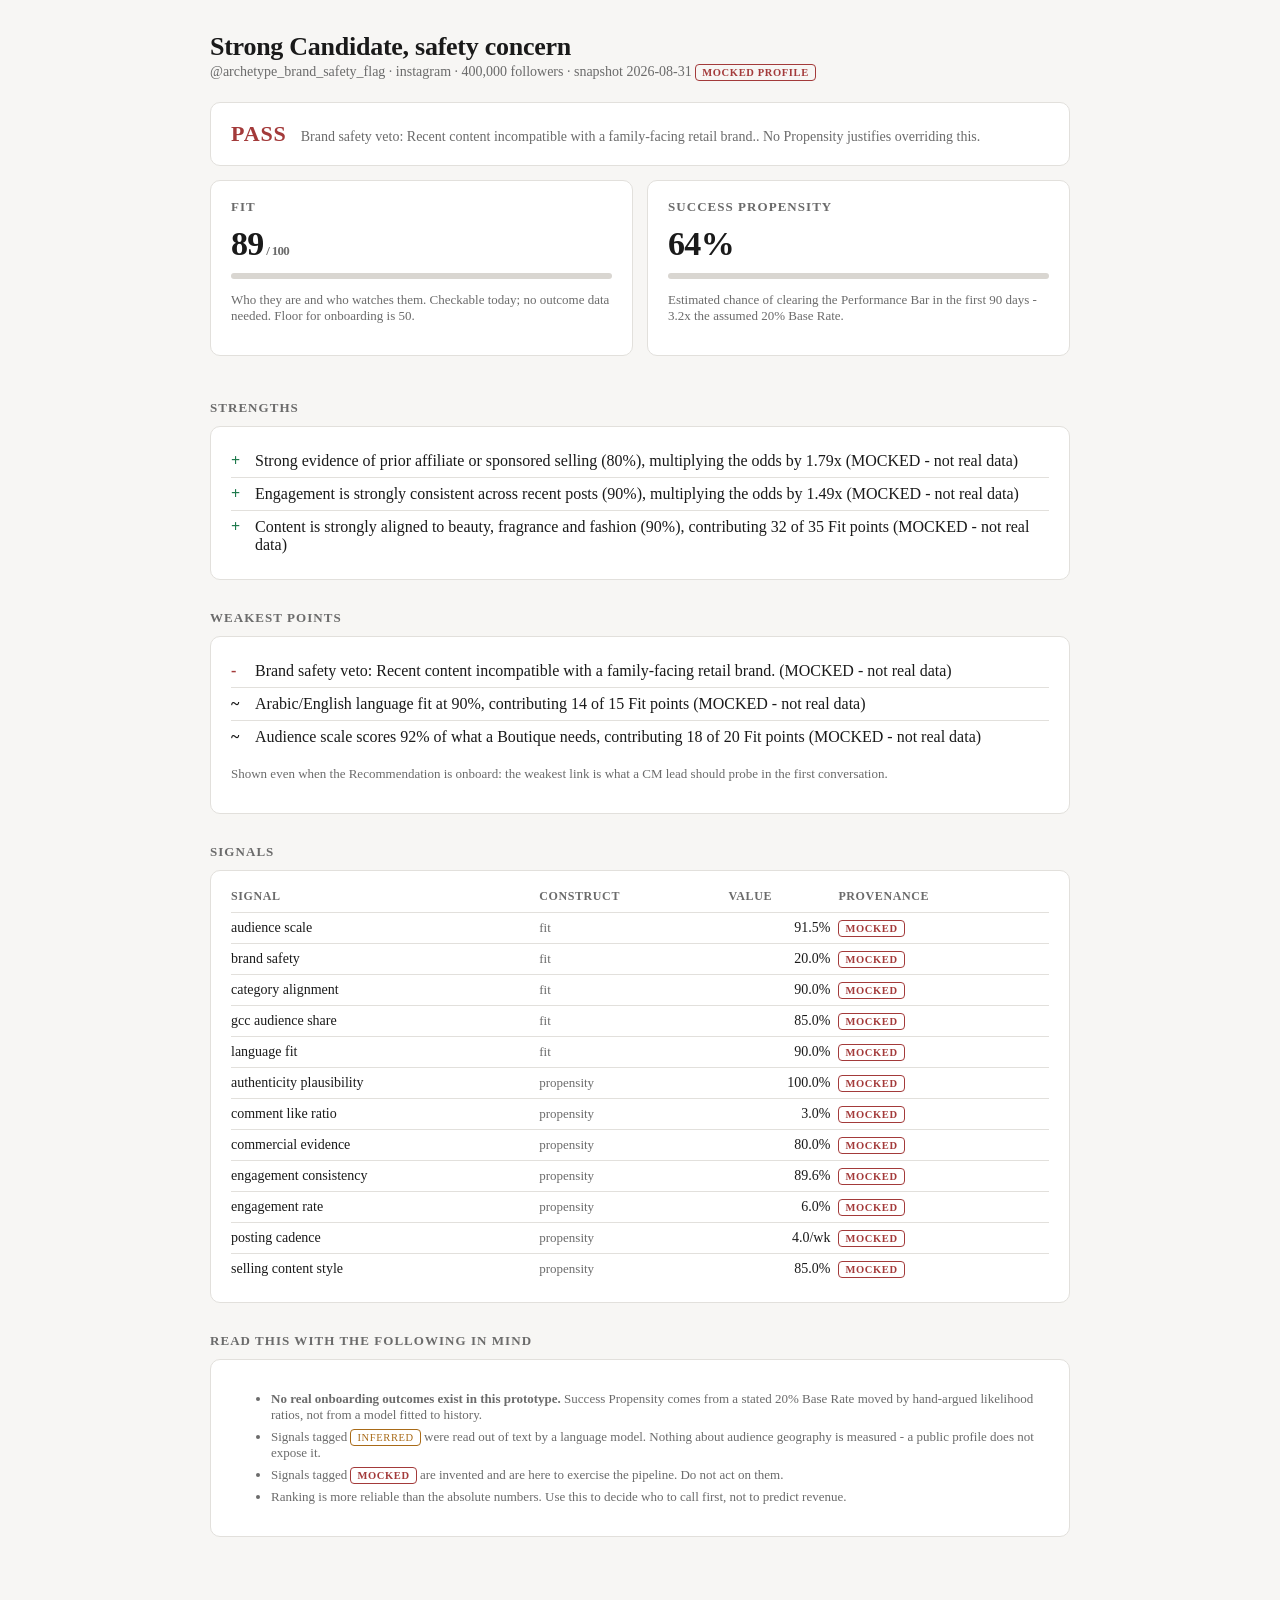
==== sample/archetype_brand_safety_flag.html @ 810ddbaf "Add validation harness and metrics for candidate scoring - Implemented a validation harness in `harn" ====
<!doctype html>
<html lang="en"><head><meta charset="utf-8">
<meta name="viewport" content="width=device-width, initial-scale=1">
<title>Strong Candidate, safety concern - Candidate Report</title>
<style>:root {
  --bg: #f7f6f4; --card: #ffffff; --ink: #1a1a1a; --muted: #6b6b6b;
  --line: #e2e0dc; --onboard: #1f7a4d; --hold: #a86a17; --pass: #a33a3a;
  --bar: #d9d6d1; --accent: #2c4a7c;
}
@media (prefers-color-scheme: dark) {
  :root {
    --bg: #17181a; --card: #1f2124; --ink: #eceae7; --muted: #9a9895;
    --line: #33363a; --onboard: #57b98a; --hold: #d9a45c; --pass: #e08585;
    --bar: #3a3d41; --accent: #8fb0e0;
  }
}
* { box-sizing: border-box; }
body { margin: 0; padding: 32px 20px 60px; background: var(--bg); color: var(--ink);
  font: 15px/1.55 -apple-system, BlinkMacSystemFont, &#34;Segoe UI&#34;, Roboto, sans-serif; }
.wrap { max-width: 860px; margin: 0 auto; }
h1 { font-size: 26px; margin: 0 0 2px; letter-spacing: -0.01em; }
h2 { font-size: 13px; text-transform: uppercase; letter-spacing: 0.08em;
  color: var(--muted); margin: 30px 0 10px; font-weight: 600; }
.sub { color: var(--muted); font-size: 14px; margin: 0 0 22px; }
.card { background: var(--card); border: 1px solid var(--line); border-radius: 10px;
  padding: 18px 20px; margin-bottom: 14px; }
.verdict { display: flex; align-items: baseline; gap: 14px; flex-wrap: wrap; }
.badge { font-size: 22px; font-weight: 700; letter-spacing: 0.04em; text-transform: uppercase; }
.onboard { color: var(--onboard); } .hold { color: var(--hold); } .pass { color: var(--pass); }
.reason { color: var(--muted); font-size: 14px; flex: 1 1 320px; }
.scores { display: grid; grid-template-columns: 1fr 1fr; gap: 14px; }
@media (max-width: 620px) { .scores { grid-template-columns: 1fr; } }
.big { font-size: 34px; font-weight: 700; letter-spacing: -0.02em; }
.note { color: var(--muted); font-size: 13px; }
.bar { height: 6px; background: var(--bar); border-radius: 3px; overflow: hidden; margin: 10px 0 6px; }
.bar &gt; span { display: block; height: 100%; background: var(--accent); }
table { width: 100%; border-collapse: collapse; font-size: 14px; }
th { text-align: left; font-weight: 600; color: var(--muted); font-size: 12px;
  text-transform: uppercase; letter-spacing: 0.05em; padding: 0 8px 8px 0; }
td { padding: 7px 8px 7px 0; border-top: 1px solid var(--line); vertical-align: top; }
td.num { text-align: right; font-variant-numeric: tabular-nums; white-space: nowrap; }
.tag { font-size: 10.5px; text-transform: uppercase; letter-spacing: 0.06em;
  padding: 2px 6px; border-radius: 4px; border: 1px solid var(--line); color: var(--muted); }
.tag.mocked { color: var(--pass); border-color: var(--pass); font-weight: 600; }
.tag.inferred { color: var(--hold); border-color: var(--hold); }
ul.reasons { list-style: none; padding: 0; margin: 0; }
ul.reasons li { padding: 7px 0; border-top: 1px solid var(--line); display: flex; gap: 10px; }
ul.reasons li:first-child { border-top: none; }
.mark { font-weight: 700; width: 14px; flex: none; }
.up { color: var(--onboard); } .down { color: var(--pass); }
.caveats { font-size: 13px; color: var(--muted); }
.caveats li { margin-bottom: 6px; }
a { color: var(--accent); }
.scroll { overflow-x: auto; }
</style></head>
<body><div class="wrap">

<h1>Strong Candidate, safety concern</h1>
<p class="sub">@archetype_brand_safety_flag &middot; instagram &middot;
  400,000 followers &middot;
  snapshot 2026-08-31
  <span class="tag mocked">mocked profile</span></p>

<div class="card verdict">
  <span class="badge pass">pass</span>
  <span class="reason">Brand safety veto: Recent content incompatible with a family-facing retail brand.. No Propensity justifies overriding this.</span>
</div>

<div class="scores">
  <div class="card">
    <h2 style="margin-top:0">Fit</h2>
    <div class="big">89<span class="note"> / 100</span></div>
    <div class="bar"><span style="width: 88.80676558073392%"></span></div>
    <p class="note">Who they are and who watches them. Checkable today; no outcome data
      needed. Floor for onboarding is 50.</p>
  </div>
  <div class="card">
    <h2 style="margin-top:0">Success Propensity</h2>
    <div class="big">64%</div>
    <div class="bar"><span style="width: 64.0%"></span></div>
    <p class="note">Estimated chance of clearing the Performance Bar in the first 90 days -
      3.2x the assumed 20%
      Base Rate.</p>
  </div>
</div>

<h2>Strengths</h2>
<div class="card"><ul class="reasons">
  <li><span class="mark up">+</span><span>Strong evidence of prior affiliate or sponsored selling (80%), multiplying the odds by 1.79x (MOCKED - not real data)</span></li>
  <li><span class="mark up">+</span><span>Engagement is strongly consistent across recent posts (90%), multiplying the odds by 1.49x (MOCKED - not real data)</span></li>
  <li><span class="mark up">+</span><span>Content is strongly aligned to beauty, fragrance and fashion (90%), contributing 32 of 35 Fit points (MOCKED - not real data)</span></li>
</ul></div>
<h2>Weakest points</h2>
<div class="card"><ul class="reasons">
  <li><span class="mark down">-</span>
      <span>Brand safety veto: Recent content incompatible with a family-facing retail brand. (MOCKED - not real data)</span></li>
  <li><span class="mark ">~</span>
      <span>Arabic/English language fit at 90%, contributing 14 of 15 Fit points (MOCKED - not real data)</span></li>
  <li><span class="mark ">~</span>
      <span>Audience scale scores 92% of what a Boutique needs, contributing 18 of 20 Fit points (MOCKED - not real data)</span></li>
</ul>
<p class="note">Shown even when the Recommendation is onboard: the weakest link is what a
  CM lead should probe in the first conversation.</p></div>

<h2>Signals</h2>
<div class="card scroll"><table>
<tr><th>Signal</th><th>Construct</th><th class="num">Value</th><th>Provenance</th></tr>
<tr><td>audience scale</td>
    <td class="note">fit</td>
    <td class="num">91.5%</td>
    <td><span class="tag mocked">mocked</span></td></tr>
<tr><td>brand safety</td>
    <td class="note">fit</td>
    <td class="num">20.0%</td>
    <td><span class="tag mocked">mocked</span></td></tr>
<tr><td>category alignment</td>
    <td class="note">fit</td>
    <td class="num">90.0%</td>
    <td><span class="tag mocked">mocked</span></td></tr>
<tr><td>gcc audience share</td>
    <td class="note">fit</td>
    <td class="num">85.0%</td>
    <td><span class="tag mocked">mocked</span></td></tr>
<tr><td>language fit</td>
    <td class="note">fit</td>
    <td class="num">90.0%</td>
    <td><span class="tag mocked">mocked</span></td></tr>
<tr><td>authenticity plausibility</td>
    <td class="note">propensity</td>
    <td class="num">100.0%</td>
    <td><span class="tag mocked">mocked</span></td></tr>
<tr><td>comment like ratio</td>
    <td class="note">propensity</td>
    <td class="num">3.0%</td>
    <td><span class="tag mocked">mocked</span></td></tr>
<tr><td>commercial evidence</td>
    <td class="note">propensity</td>
    <td class="num">80.0%</td>
    <td><span class="tag mocked">mocked</span></td></tr>
<tr><td>engagement consistency</td>
    <td class="note">propensity</td>
    <td class="num">89.6%</td>
    <td><span class="tag mocked">mocked</span></td></tr>
<tr><td>engagement rate</td>
    <td class="note">propensity</td>
    <td class="num">6.0%</td>
    <td><span class="tag mocked">mocked</span></td></tr>
<tr><td>posting cadence</td>
    <td class="note">propensity</td>
    <td class="num">4.0/wk</td>
    <td><span class="tag mocked">mocked</span></td></tr>
<tr><td>selling content style</td>
    <td class="note">propensity</td>
    <td class="num">85.0%</td>
    <td><span class="tag mocked">mocked</span></td></tr>
</table></div>

<h2>Read this with the following in mind</h2>
<div class="card caveats"><ul>
  <li><strong>No real onboarding outcomes exist in this prototype.</strong> Success
    Propensity comes from a stated 20% Base
    Rate moved by hand-argued likelihood ratios, not from a model fitted to history.</li>
  <li>Signals tagged <span class="tag inferred">inferred</span> were read out of text by a
    language model. Nothing about audience geography is measured - a public profile does
    not expose it.</li>
  <li>Signals tagged <span class="tag mocked">mocked</span> are invented and are here to
    exercise the pipeline. Do not act on them.</li>
  <li>Ranking is more reliable than the absolute numbers. Use this to decide who to call
    first, not to predict revenue.</li>
</ul></div>

</div></body></html>
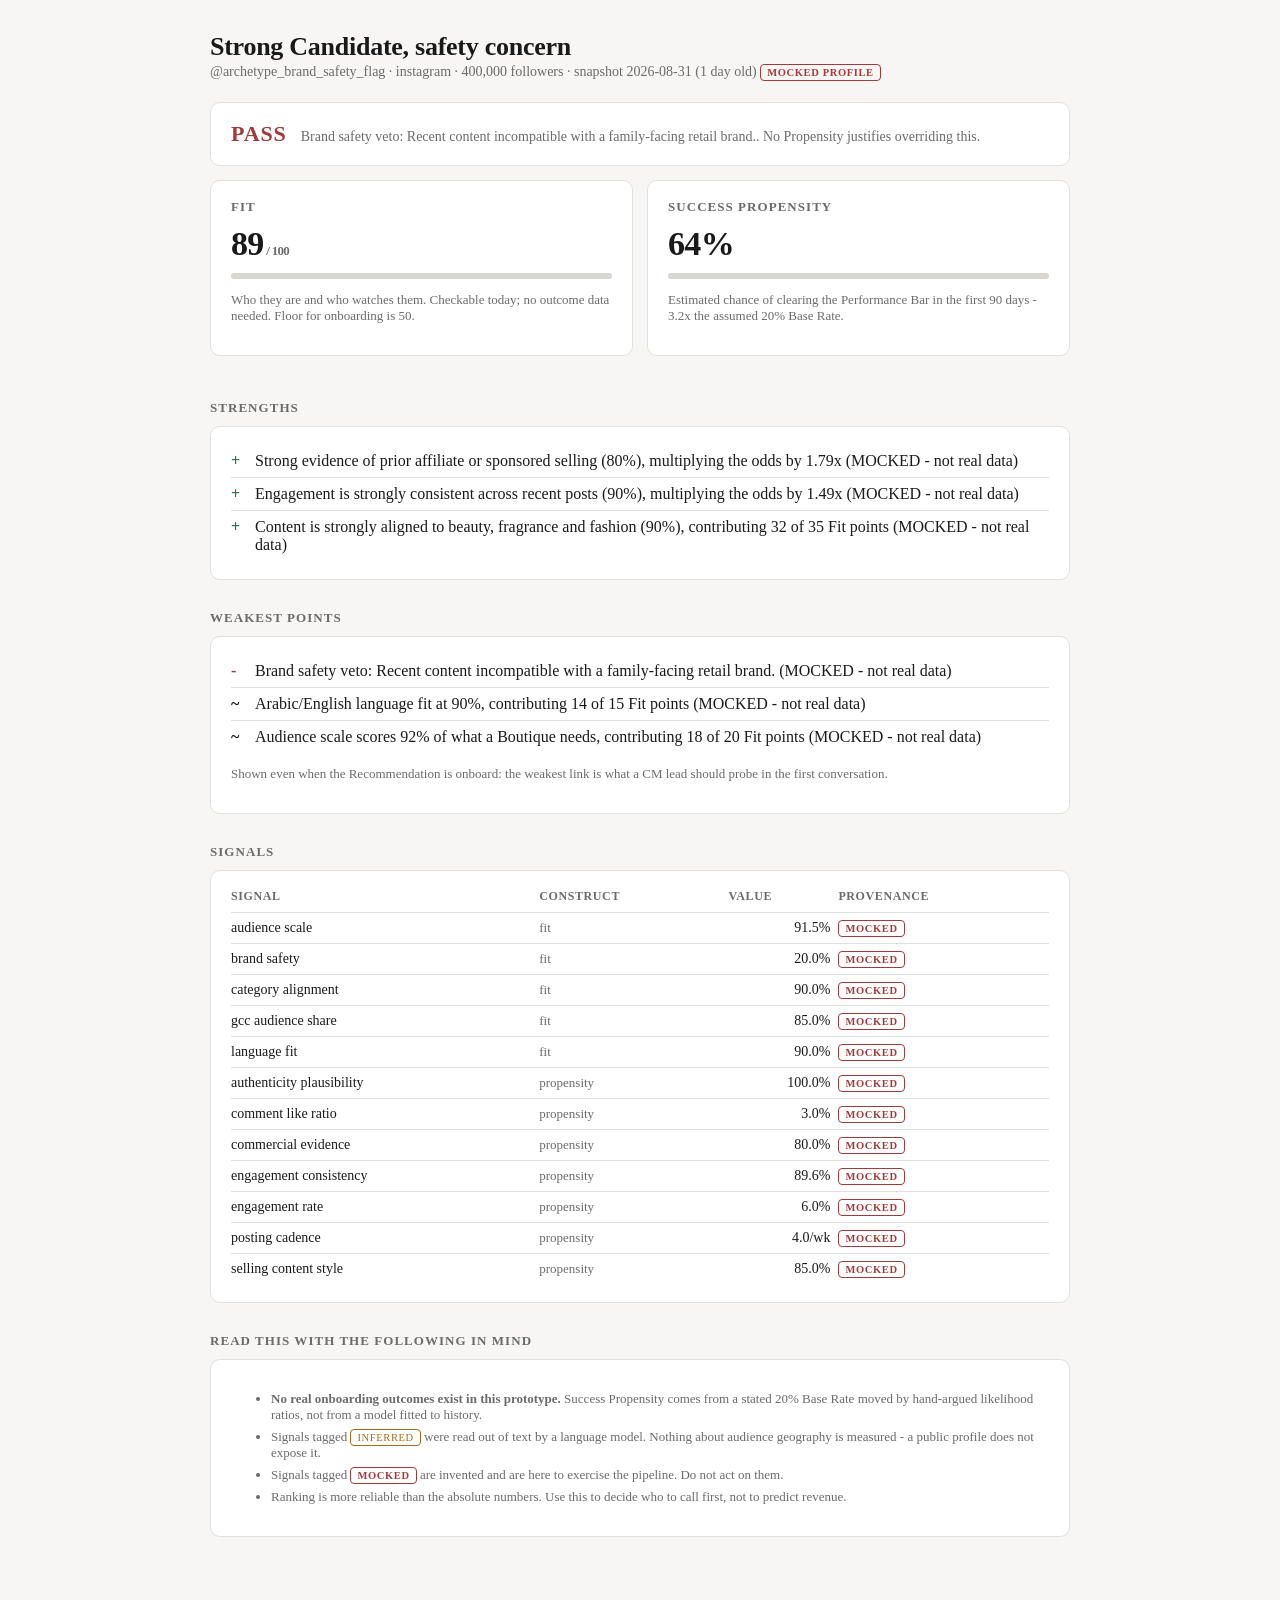
==== commit a7982b25: "Call the OpenAI API directly instead of routing through litai The router demanded a Lightning teamsp" ====
--- a/sample/archetype_brand_safety_flag.html
+++ b/sample/archetype_brand_safety_flag.html
@@ -58,7 +58,7 @@
 <h1>Strong Candidate, safety concern</h1>
 <p class="sub">@archetype_brand_safety_flag &middot; instagram &middot;
   400,000 followers &middot;
-  snapshot 2026-08-31
+  snapshot 2026-08-31 (1 day old)
   <span class="tag mocked">mocked profile</span></p>
 
 <div class="card verdict">
